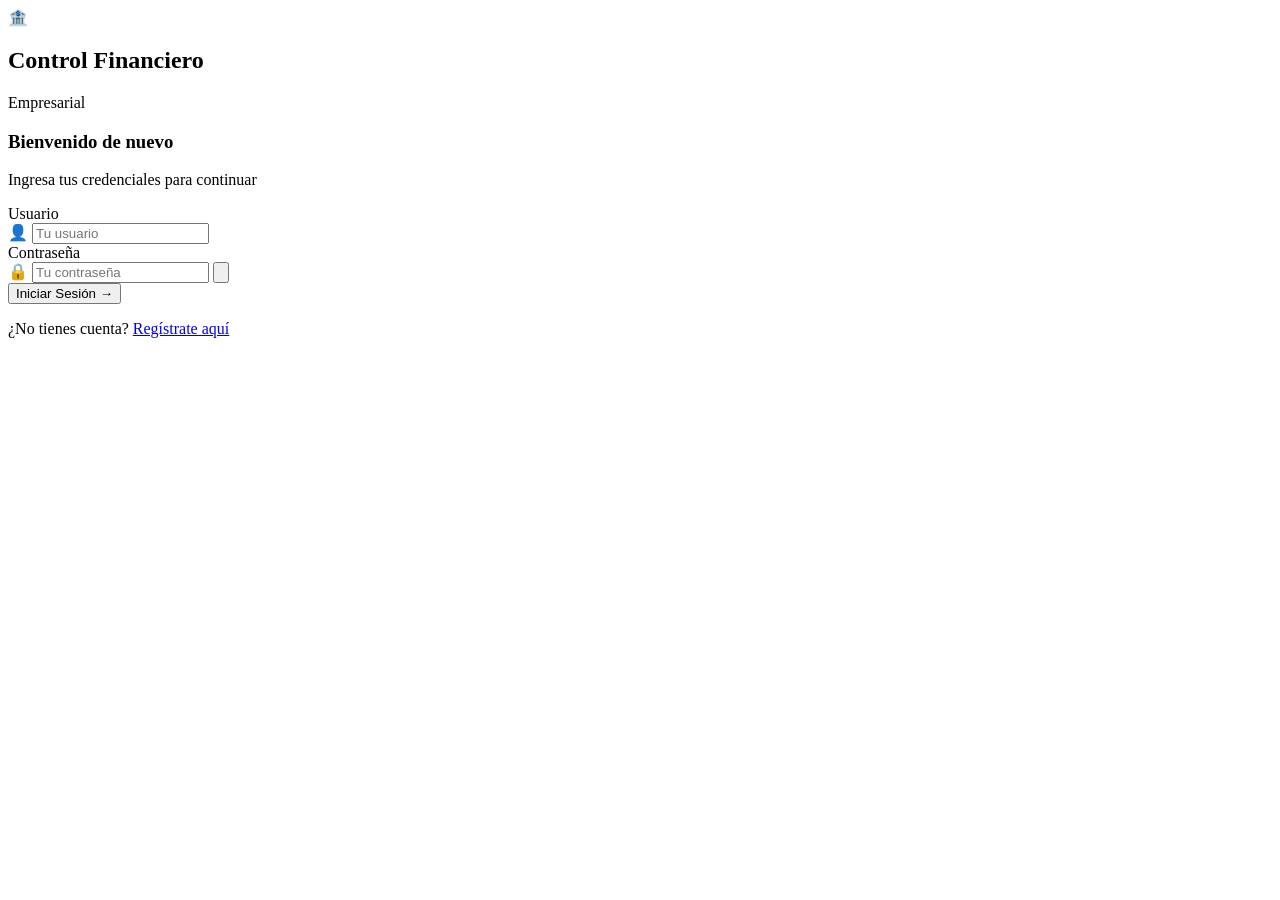
==== login.html @ 4a30cf5f "fix: rename login to lowercase" ====
<!DOCTYPE html>
<html lang="es">
<head>
  <meta charset="UTF-8">
  <title>Iniciar Sesión — Control Financiero</title>
  <link href="https://fonts.googleapis.com/css2?family=DM+Sans:wght@300;400;500;600&family=Playfair+Display:wght@600&display=swap" rel="stylesheet">
  <link rel="stylesheet" href="estilos.css">
</head>
<body>

<div class="auth-screen">
  <div class="auth-card">
    <div class="auth-logo">
      <span class="auth-logo-icon">🏦</span>
      <h2>Control Financiero</h2>
      <p>Empresarial</p>
    </div>

    <div class="auth-panel active">
      <h3 class="auth-title">Bienvenido de nuevo</h3>
      <p class="auth-sub">Ingresa tus credenciales para continuar</p>

      <div class="auth-field">
        <label>Usuario</label>
        <div class="input-wrap">
          <span class="input-icon">👤</span>
          <input type="text" id="loginUsuario" placeholder="Tu usuario" autocomplete="username">
        </div>
      </div>

      <div class="auth-field">
        <label>Contraseña</label>
        <div class="input-wrap">
          <span class="input-icon">🔒</span>
          <input type="password" id="loginPassword" placeholder="Tu contraseña" autocomplete="current-password">
          <button type="button" class="eye-btn" onclick="togglePassword('loginPassword', this)" title="Ver contraseña">
            <svg class="eye-icon" viewBox="0 0 24 24" fill="none" stroke="currentColor" stroke-width="2">
              <path d="M1 12s4-8 11-8 11 8 11 8-4 8-11 8-11-8-11-8z"/>
              <circle cx="12" cy="12" r="3"/>
            </svg>
          </button>
        </div>
      </div>

      <div id="loginError" class="auth-error" style="display:none"></div>

      <button class="auth-btn" onclick="iniciarSesion()">Iniciar Sesión →</button>

      <p class="auth-switch">
        ¿No tienes cuenta?
        <a href="register.html">Regístrate aquí</a>
      </p>
    </div>
  </div>
</div>

<script>
  if (localStorage.getItem('cf_sesion')) {
    window.location.href = 'index.html';
  }

  function togglePassword(inputId, btn) {
    const input = document.getElementById(inputId);
    const esOculta = input.type === 'password';
    input.type = esOculta ? 'text' : 'password';
    btn.innerHTML = esOculta
      ? `<svg class="eye-icon" viewBox="0 0 24 24" fill="none" stroke="currentColor" stroke-width="2"><path d="M17.94 17.94A10.07 10.07 0 0 1 12 20c-7 0-11-8-11-8a18.45 18.45 0 0 1 5.06-5.94"/><path d="M9.9 4.24A9.12 9.12 0 0 1 12 4c7 0 11 8 11 8a18.5 18.5 0 0 1-2.16 3.19"/><line x1="1" y1="1" x2="23" y2="23"/></svg>`
      : `<svg class="eye-icon" viewBox="0 0 24 24" fill="none" stroke="currentColor" stroke-width="2"><path d="M1 12s4-8 11-8 11 8 11 8-4 8-11 8-11-8-11-8z"/><circle cx="12" cy="12" r="3"/></svg>`;
  }

  async function iniciarSesion() {
    const usuario = document.getElementById('loginUsuario').value.trim().toLowerCase();
    const password = document.getElementById('loginPassword').value;
    const errEl = document.getElementById('loginError');

    if (!usuario || !password) {
      mostrarError('⚠️ Ingresa usuario y contraseña.');
      return;
    }

    try {
      const response = await fetch('http://localhost:3000/api/auth/login', {
        method: 'POST',
        headers: { 'Content-Type': 'application/json' },
        body: JSON.stringify({ usuario, password })
      });

      const data = await response.json();

      if (response.ok) {
        // Guardamos el ID de MongoDB y el nombre
        localStorage.setItem('cf_sesion', JSON.stringify({
          id: data.id,
          nombre: data.nombre
        }));
        window.location.href = 'index.html';
      } else {
        mostrarError('❌ ' + (data.error || 'Credenciales incorrectas'));
      }
    } catch (error) {
      mostrarError('❌ No se pudo conectar con el servidor.');
    }
  }

  function mostrarError(msg) {
    const errEl = document.getElementById('loginError');
    errEl.textContent = msg;
    errEl.style.display = 'block';
    shake(document.querySelector('.auth-card'));
  }

  function shake(el) {
    el.style.animation = 'none';
    el.offsetHeight;
    el.style.animation = 'shake 0.4s ease';
  }

  document.addEventListener('keydown', e => { if (e.key === 'Enter') iniciarSesion(); });
</script>
</body>
</html>
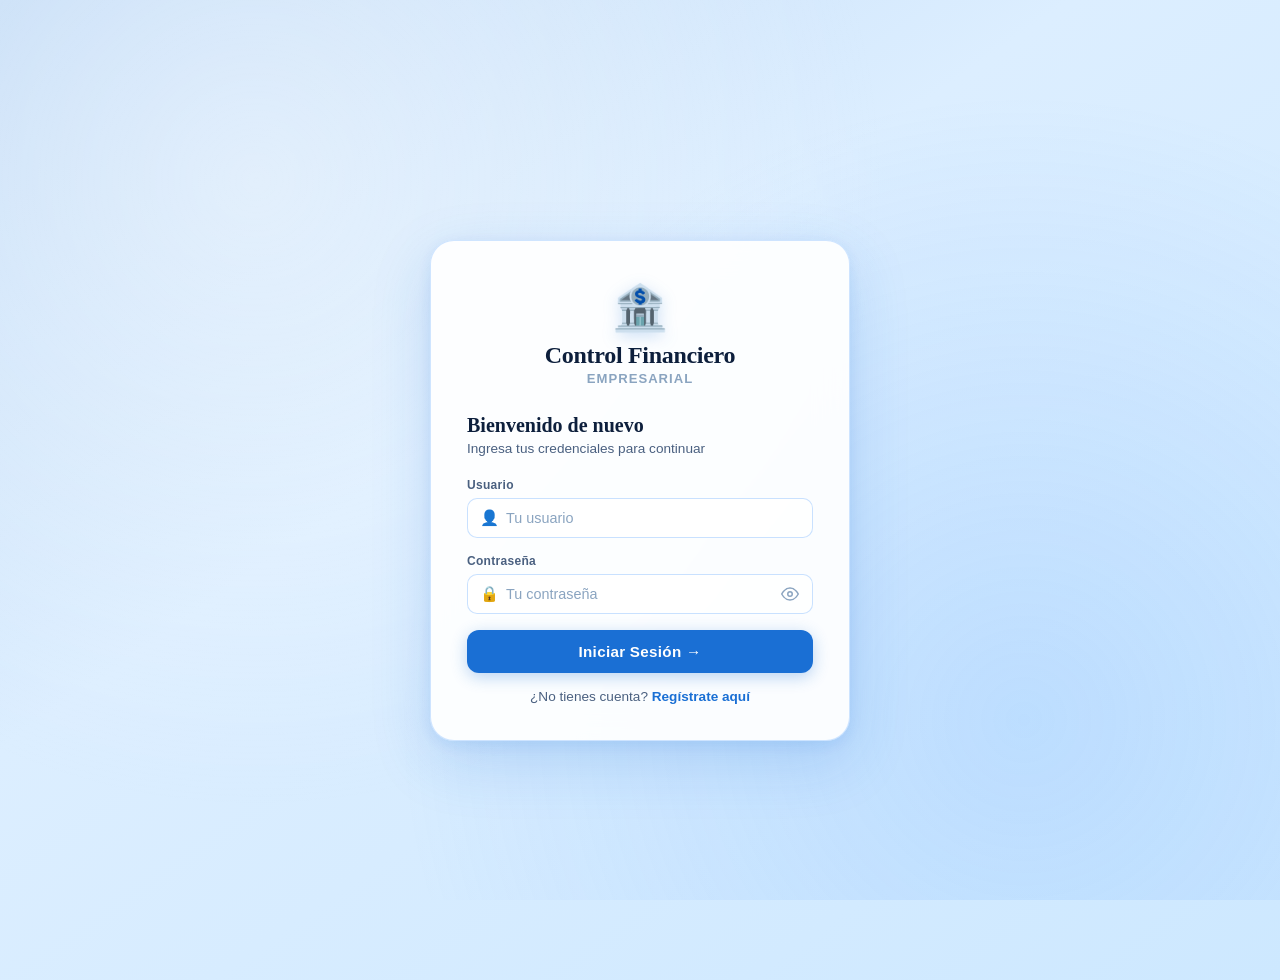
==== commit 3d9402bc: "Se cambia las rutas por las nuevas del backend" ====
--- a/login.html
+++ b/login.html
@@ -79,7 +79,7 @@
     }
 
     try {
-      const response = await fetch('http://localhost:3000/api/auth/login', {
+      const response = await fetch('https://control-backend-kappa.vercel.app/api/auth/login', {
         method: 'POST',
         headers: { 'Content-Type': 'application/json' },
         body: JSON.stringify({ usuario, password })
--- a/estilos.css
+++ b/estilos.css
@@ -0,0 +1,477 @@
+/* ── Variables ── */
+:root {
+  --bg: #dceeff;
+  --bg2: #c8e2fb;
+  --surface: rgba(255,255,255,0.75);
+  --surface2: rgba(255,255,255,0.92);
+  --border: rgba(120,180,255,0.35);
+  --accent: #1a6fd4;
+  --accent2: #0f4fa0;
+  --accent-light: #e8f2ff;
+  --green: #0a9e6e;
+  --green-bg: #e6f9f3;
+  --red: #d63b3b;
+  --red-bg: #fdeaea;
+  --text: #0d1f3c;
+  --text2: #4a6080;
+  --text3: #8aa4c0;
+  --shadow: 0 8px 32px rgba(26,111,212,0.12);
+  --shadow2: 0 2px 8px rgba(26,111,212,0.08);
+}
+
+/* ── Reset ── */
+* { box-sizing: border-box; margin: 0; padding: 0; }
+
+/* ── Body ── */
+body {
+  font-family: 'DM Sans', sans-serif;
+  background: linear-gradient(145deg, #c3dcf7 0%, #dceeff 40%, #cde8ff 100%);
+  min-height: 100vh;
+  padding: 40px 20px;
+  color: var(--text);
+}
+
+body::before {
+  content: '';
+  position: fixed;
+  inset: 0;
+  background:
+    radial-gradient(circle at 20% 20%, rgba(255,255,255,0.4) 0%, transparent 50%),
+    radial-gradient(circle at 80% 80%, rgba(100,170,255,0.2) 0%, transparent 50%);
+  pointer-events: none;
+  z-index: 0;
+}
+
+/* ── Container ── */
+.container {
+  max-width: 900px;
+  margin: 0 auto;
+  position: relative;
+  z-index: 1;
+}
+
+/* ── Header ── */
+.header {
+  text-align: center;
+  margin-bottom: 32px;
+  animation: fadeDown 0.6s ease both;
+}
+
+.header-badge {
+  display: inline-flex;
+  align-items: center;
+  gap: 6px;
+  background: var(--accent);
+  color: #fff;
+  font-size: 11px;
+  font-weight: 600;
+  letter-spacing: 1.5px;
+  text-transform: uppercase;
+  padding: 5px 14px;
+  border-radius: 20px;
+  margin-bottom: 12px;
+}
+
+.header h1 {
+  font-family: 'Playfair Display', serif;
+  font-size: 2.4rem;
+  font-weight: 600;
+  color: var(--text);
+  letter-spacing: -0.5px;
+  line-height: 1.2;
+}
+
+.header p {
+  color: var(--text2);
+  font-size: 0.95rem;
+  margin-top: 6px;
+}
+
+/* ── Capital Banner ── */
+.capital-banner {
+  background: var(--accent);
+  border-radius: 16px;
+  padding: 20px 28px;
+  display: flex;
+  align-items: center;
+  justify-content: space-between;
+  margin-bottom: 20px;
+  color: white;
+  box-shadow: 0 8px 24px rgba(26,111,212,0.28);
+  animation: fadeUp 0.6s 0.1s ease both;
+  position: relative;
+  overflow: hidden;
+}
+
+.capital-banner::before {
+  content: '';
+  position: absolute;
+  right: -30px; top: -40px;
+  width: 160px; height: 160px;
+  border-radius: 50%;
+  background: rgba(255,255,255,0.08);
+}
+
+.capital-banner::after {
+  content: '';
+  position: absolute;
+  right: 60px; bottom: -50px;
+  width: 100px; height: 100px;
+  border-radius: 50%;
+  background: rgba(255,255,255,0.06);
+}
+
+.capital-label {
+  font-size: 0.8rem;
+  font-weight: 500;
+  opacity: 0.8;
+  letter-spacing: 0.5px;
+  text-transform: uppercase;
+}
+
+.capital-amount {
+  font-family: 'Playfair Display', serif;
+  font-size: 2rem;
+  font-weight: 600;
+  letter-spacing: -0.5px;
+}
+
+/* ── Form Card ── */
+.card {
+  background: var(--surface2);
+  border-radius: 20px;
+  padding: 28px;
+  box-shadow: var(--shadow);
+  border: 1px solid var(--border);
+  backdrop-filter: blur(12px);
+  margin-bottom: 20px;
+  animation: fadeUp 0.6s 0.2s ease both;
+}
+
+.card-title {
+  font-size: 0.78rem;
+  font-weight: 600;
+  text-transform: uppercase;
+  letter-spacing: 1.2px;
+  color: var(--accent);
+  margin-bottom: 18px;
+  display: flex;
+  align-items: center;
+  gap: 8px;
+}
+
+.card-title::after {
+  content: '';
+  flex: 1;
+  height: 1px;
+  background: var(--border);
+}
+
+.form-grid {
+  display: grid;
+  grid-template-columns: 1fr 2fr 1.5fr 1fr auto;
+  gap: 12px;
+  align-items: end;
+}
+
+.field {
+  display: flex;
+  flex-direction: column;
+  gap: 6px;
+}
+
+.field label {
+  font-size: 0.75rem;
+  font-weight: 600;
+  color: var(--text2);
+  letter-spacing: 0.3px;
+}
+
+/* ── Inputs ── */
+input, select {
+  font-family: 'DM Sans', sans-serif;
+  font-size: 0.9rem;
+  padding: 11px 14px;
+  border-radius: 10px;
+  border: 1.5px solid rgba(120,180,255,0.4);
+  background: rgba(255,255,255,0.8);
+  color: var(--text);
+  outline: none;
+  transition: border-color 0.2s, box-shadow 0.2s, background 0.2s;
+  width: 100%;
+}
+
+input:focus, select:focus {
+  border-color: var(--accent);
+  background: #fff;
+  box-shadow: 0 0 0 3px rgba(26,111,212,0.1);
+}
+
+input::placeholder { color: var(--text3); }
+
+/* Input valor — alineado a la derecha para legibilidad numérica */
+#valor {
+  text-align: right;
+  letter-spacing: 0.5px;
+}
+
+/* ── Botón Agregar ── */
+.btn-add {
+  font-family: 'DM Sans', sans-serif;
+  font-size: 0.88rem;
+  font-weight: 600;
+  padding: 11px 22px;
+  border-radius: 10px;
+  border: none;
+  background: var(--accent);
+  color: white;
+  cursor: pointer;
+  transition: background 0.2s, transform 0.15s, box-shadow 0.2s;
+  white-space: nowrap;
+  box-shadow: 0 4px 14px rgba(26,111,212,0.3);
+  letter-spacing: 0.2px;
+}
+
+.btn-add:hover {
+  background: var(--accent2);
+  transform: translateY(-1px);
+  box-shadow: 0 6px 18px rgba(26,111,212,0.4);
+}
+
+.btn-add:active { transform: translateY(0); }
+
+/* ── Tarjetas de Resumen ── */
+.resumen-grid {
+  display: grid;
+  grid-template-columns: 1fr 1fr 1fr;
+  gap: 14px;
+  margin-bottom: 20px;
+  animation: fadeUp 0.6s 0.3s ease both;
+}
+
+.stat-card {
+  background: var(--surface2);
+  border-radius: 16px;
+  padding: 20px 22px;
+  border: 1px solid var(--border);
+  box-shadow: var(--shadow2);
+  position: relative;
+  overflow: hidden;
+  transition: transform 0.2s, box-shadow 0.2s;
+}
+
+.stat-card:hover {
+  transform: translateY(-2px);
+  box-shadow: var(--shadow);
+}
+
+.stat-card::before {
+  content: '';
+  position: absolute;
+  top: 0; left: 0; right: 0;
+  height: 3px;
+  border-radius: 16px 16px 0 0;
+}
+
+.stat-card.ingresos::before { background: var(--green); }
+.stat-card.egresos::before  { background: var(--red); }
+.stat-card.saldo::before    { background: var(--accent); }
+
+.stat-icon {
+  width: 38px; height: 38px;
+  border-radius: 10px;
+  display: flex; align-items: center; justify-content: center;
+  font-size: 1.1rem;
+  margin-bottom: 12px;
+}
+
+.stat-card.ingresos .stat-icon { background: var(--green-bg); }
+.stat-card.egresos  .stat-icon { background: var(--red-bg); }
+.stat-card.saldo    .stat-icon { background: var(--accent-light); }
+
+.stat-label {
+  font-size: 0.72rem;
+  font-weight: 600;
+  text-transform: uppercase;
+  letter-spacing: 0.8px;
+  color: var(--text2);
+  margin-bottom: 4px;
+}
+
+.stat-value {
+  font-family: 'Playfair Display', serif;
+  font-size: 1.5rem;
+  font-weight: 600;
+  letter-spacing: -0.5px;
+}
+
+.stat-card.ingresos .stat-value { color: var(--green); }
+.stat-card.egresos  .stat-value { color: var(--red); }
+.stat-card.saldo    .stat-value { color: var(--accent); }
+
+/* ── Tabla ── */
+.table-card {
+  background: var(--surface2);
+  border-radius: 20px;
+  padding: 24px 28px;
+  box-shadow: var(--shadow);
+  border: 1px solid var(--border);
+  overflow: hidden;
+  animation: fadeUp 0.6s 0.4s ease both;
+}
+
+table {
+  width: 100%;
+  border-collapse: collapse;
+}
+
+thead th {
+  font-size: 0.72rem;
+  font-weight: 600;
+  text-transform: uppercase;
+  letter-spacing: 0.8px;
+  color: var(--text3);
+  padding: 8px 14px;
+  text-align: left;
+  border-bottom: 1px solid var(--border);
+}
+
+tbody tr {
+  transition: background 0.15s;
+  animation: rowIn 0.3s ease both;
+}
+
+tbody tr:hover { background: var(--accent-light); }
+
+tbody td {
+  padding: 13px 14px;
+  font-size: 0.9rem;
+  color: var(--text);
+  border-bottom: 1px solid rgba(120,180,255,0.15);
+}
+
+.tipo-badge {
+  display: inline-flex;
+  align-items: center;
+  gap: 5px;
+  font-size: 0.75rem;
+  font-weight: 600;
+  padding: 4px 10px;
+  border-radius: 20px;
+  text-transform: capitalize;
+}
+
+.tipo-ingreso { background: var(--green-bg); color: var(--green); }
+.tipo-egreso  { background: var(--red-bg);   color: var(--red); }
+
+.valor-pos { color: var(--green); font-weight: 600; }
+.valor-neg { color: var(--red);   font-weight: 600; }
+
+.empty-state {
+  text-align: center;
+  padding: 40px 0;
+  color: var(--text3);
+  font-size: 0.9rem;
+}
+
+.empty-state .icon { font-size: 2rem; display: block; margin-bottom: 8px; }
+
+/* ── Animaciones ── */
+@keyframes fadeDown {
+  from { opacity: 0; transform: translateY(-16px); }
+  to   { opacity: 1; transform: translateY(0); }
+}
+
+@keyframes fadeUp {
+  from { opacity: 0; transform: translateY(16px); }
+  to   { opacity: 1; transform: translateY(0); }
+}
+
+@keyframes rowIn {
+  from { opacity: 0; transform: translateX(-8px); }
+  to   { opacity: 1; transform: translateX(0); }
+}
+
+@keyframes shake {
+  0%,100% { transform: translateX(0); }
+  20%      { transform: translateX(-6px); }
+  40%      { transform: translateX(6px); }
+  60%      { transform: translateX(-4px); }
+  80%      { transform: translateX(4px); }
+}
+
+/* ── Responsive ── */
+@media (max-width: 700px) {
+  .form-grid { grid-template-columns: 1fr 1fr; }
+  .resumen-grid { grid-template-columns: 1fr; }
+  .header h1 { font-size: 1.8rem; }
+}
+
+/* ════════════════════════════════════════════
+   AUTH — Pantalla de login / registro
+════════════════════════════════════════════ */
+
+.auth-screen {
+  min-height: 100vh;
+  display: flex;
+  align-items: center;
+  justify-content: center;
+  padding: 24px;
+  transition: opacity 0.3s ease, transform 0.3s ease;
+}
+
+.auth-card {
+  background: rgba(255,255,255,0.92);
+  border-radius: 24px;
+  padding: 40px 36px 36px;
+  width: 100%;
+  max-width: 420px;
+  box-shadow: 0 20px 60px rgba(26,111,212,0.18), 0 4px 16px rgba(26,111,212,0.1);
+  border: 1px solid rgba(120,180,255,0.35);
+  backdrop-filter: blur(16px);
+}
+
+.auth-logo { text-align: center; margin-bottom: 28px; }
+.auth-logo-icon { font-size: 2.8rem; margin-bottom: 8px; display: block; filter: drop-shadow(0 4px 8px rgba(26,111,212,0.2)); }
+.auth-logo h2 { font-family: 'Playfair Display', serif; font-size: 1.5rem; color: var(--text); letter-spacing: -0.3px; margin: 0; }
+.auth-logo p  { font-size: 0.82rem; color: var(--text3); margin: 2px 0 0; text-transform: uppercase; letter-spacing: 1px; font-weight: 600; }
+
+.auth-panel         { display: none; }
+.auth-panel.active  { display: block; animation: fadeUp 0.35s ease both; }
+
+.auth-title { font-family: 'Playfair Display', serif; font-size: 1.25rem; color: var(--text); margin-bottom: 4px; }
+.auth-sub   { font-size: 0.85rem; color: var(--text2); margin-bottom: 22px; }
+
+.auth-field               { margin-bottom: 16px; }
+.auth-field label         { display: block; font-size: 0.75rem; font-weight: 600; color: var(--text2); letter-spacing: 0.3px; margin-bottom: 6px; }
+
+.input-wrap              { position: relative; display: flex; align-items: center; }
+.input-wrap .input-icon  { position: absolute; left: 13px; font-size: 0.95rem; pointer-events: none; line-height: 1; }
+.input-wrap input        { padding-left: 38px; padding-right: 42px; }
+
+.eye-btn        { position: absolute; right: 10px; background: none; border: none; cursor: pointer; padding: 4px; display: flex; align-items: center; color: var(--text3); transition: color 0.2s; box-shadow: none; border-radius: 6px; }
+.eye-btn:hover  { color: var(--accent); background: none; transform: none; box-shadow: none; }
+.eye-icon       { width: 18px; height: 18px; display: block; }
+
+.auth-error, .auth-ok { font-size: 0.82rem; font-weight: 500; padding: 10px 14px; border-radius: 10px; margin-bottom: 14px; }
+.auth-error { background: var(--red-bg);   color: var(--red);   border: 1px solid rgba(214,59,59,0.2); }
+.auth-ok    { background: var(--green-bg); color: var(--green); border: 1px solid rgba(10,158,110,0.2); }
+
+.auth-btn        { width: 100%; padding: 13px; background: var(--accent); color: white; border: none; border-radius: 12px; font-family: 'DM Sans', sans-serif; font-size: 0.95rem; font-weight: 600; cursor: pointer; letter-spacing: 0.3px; box-shadow: 0 4px 16px rgba(26,111,212,0.3); transition: background 0.2s, transform 0.15s, box-shadow 0.2s; margin-bottom: 16px; }
+.auth-btn:hover  { background: var(--accent2); transform: translateY(-1px); box-shadow: 0 6px 20px rgba(26,111,212,0.4); }
+.auth-btn:active { transform: translateY(0); }
+
+.auth-switch    { text-align: center; font-size: 0.85rem; color: var(--text2); }
+.auth-switch a  { color: var(--accent); font-weight: 600; text-decoration: none; }
+.auth-switch a:hover { text-decoration: underline; }
+
+/* ── Usuario en header de la app ── */
+.header-top   { display: flex; align-items: center; justify-content: space-between; margin-bottom: 10px; }
+.user-info    { display: flex; align-items: center; gap: 8px; }
+.user-avatar  { width: 32px; height: 32px; border-radius: 50%; background: var(--accent); color: white; font-size: 0.85rem; font-weight: 700; display: flex; align-items: center; justify-content: center; }
+.user-name    { font-size: 0.88rem; font-weight: 600; color: var(--text); }
+
+.btn-logout        { display: flex; align-items: center; gap: 5px; font-family: 'DM Sans', sans-serif; font-size: 0.78rem; font-weight: 600; color: var(--text2); background: rgba(255,255,255,0.7); border: 1px solid var(--border); border-radius: 8px; padding: 5px 10px; cursor: pointer; transition: background 0.2s, color 0.2s; }
+.btn-logout:hover  { background: var(--red-bg); color: var(--red); border-color: rgba(214,59,59,0.25); transform: none; box-shadow: none; }
+
+.app-screen { transition: opacity 0.4s ease; }
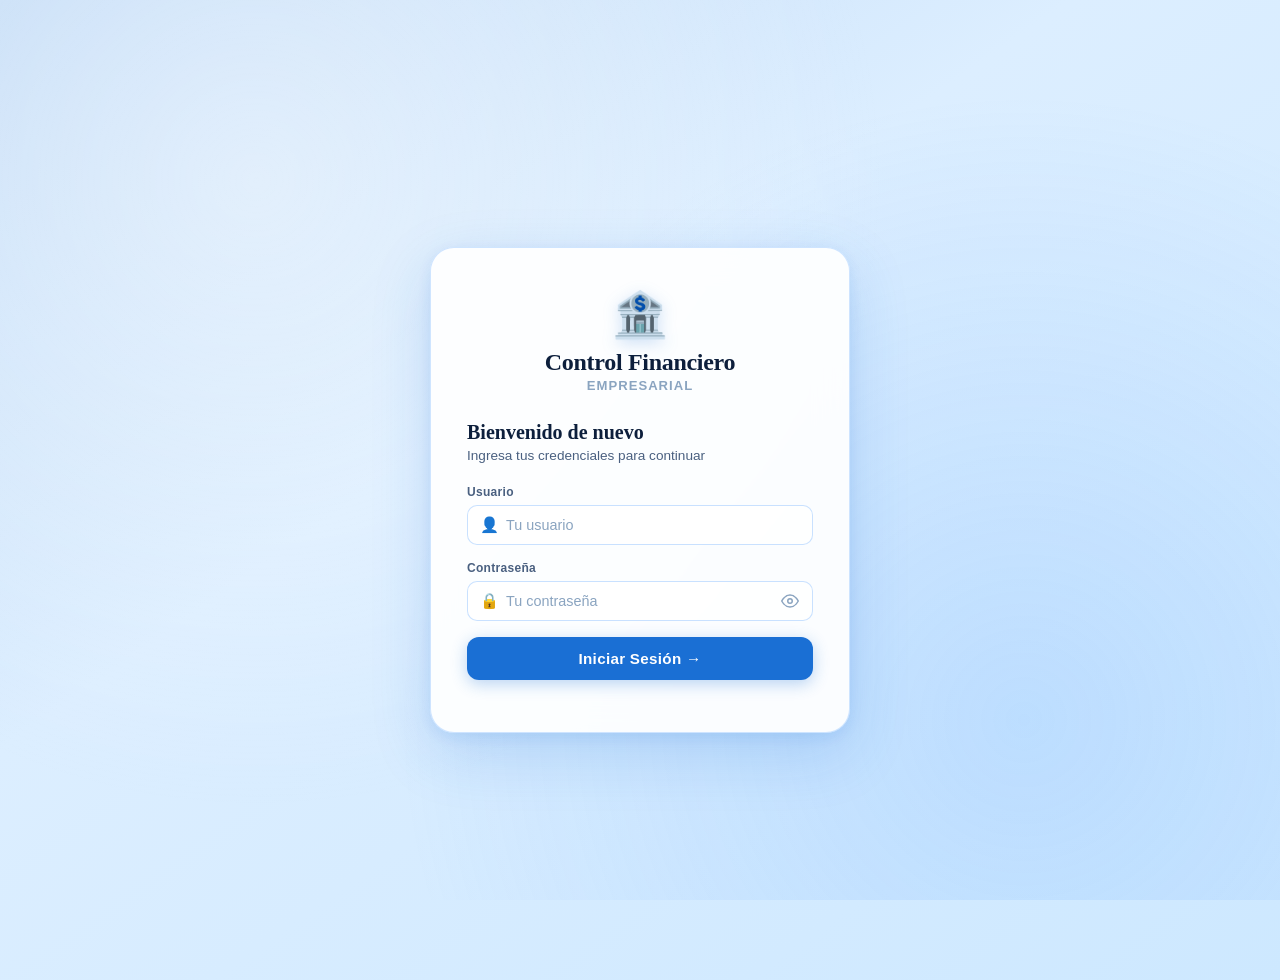
==== commit 3999e0c5: "se corrige valor inicial y se quita accesso a register" ====
--- a/login.html
+++ b/login.html
@@ -46,10 +46,10 @@
 
       <button class="auth-btn" onclick="iniciarSesion()">Iniciar Sesión →</button>
 
-      <p class="auth-switch">
+      <!--<p class="auth-switch">
         ¿No tienes cuenta?
         <a href="register.html">Regístrate aquí</a>
-      </p>
+      </p> -->
     </div>
   </div>
 </div>
